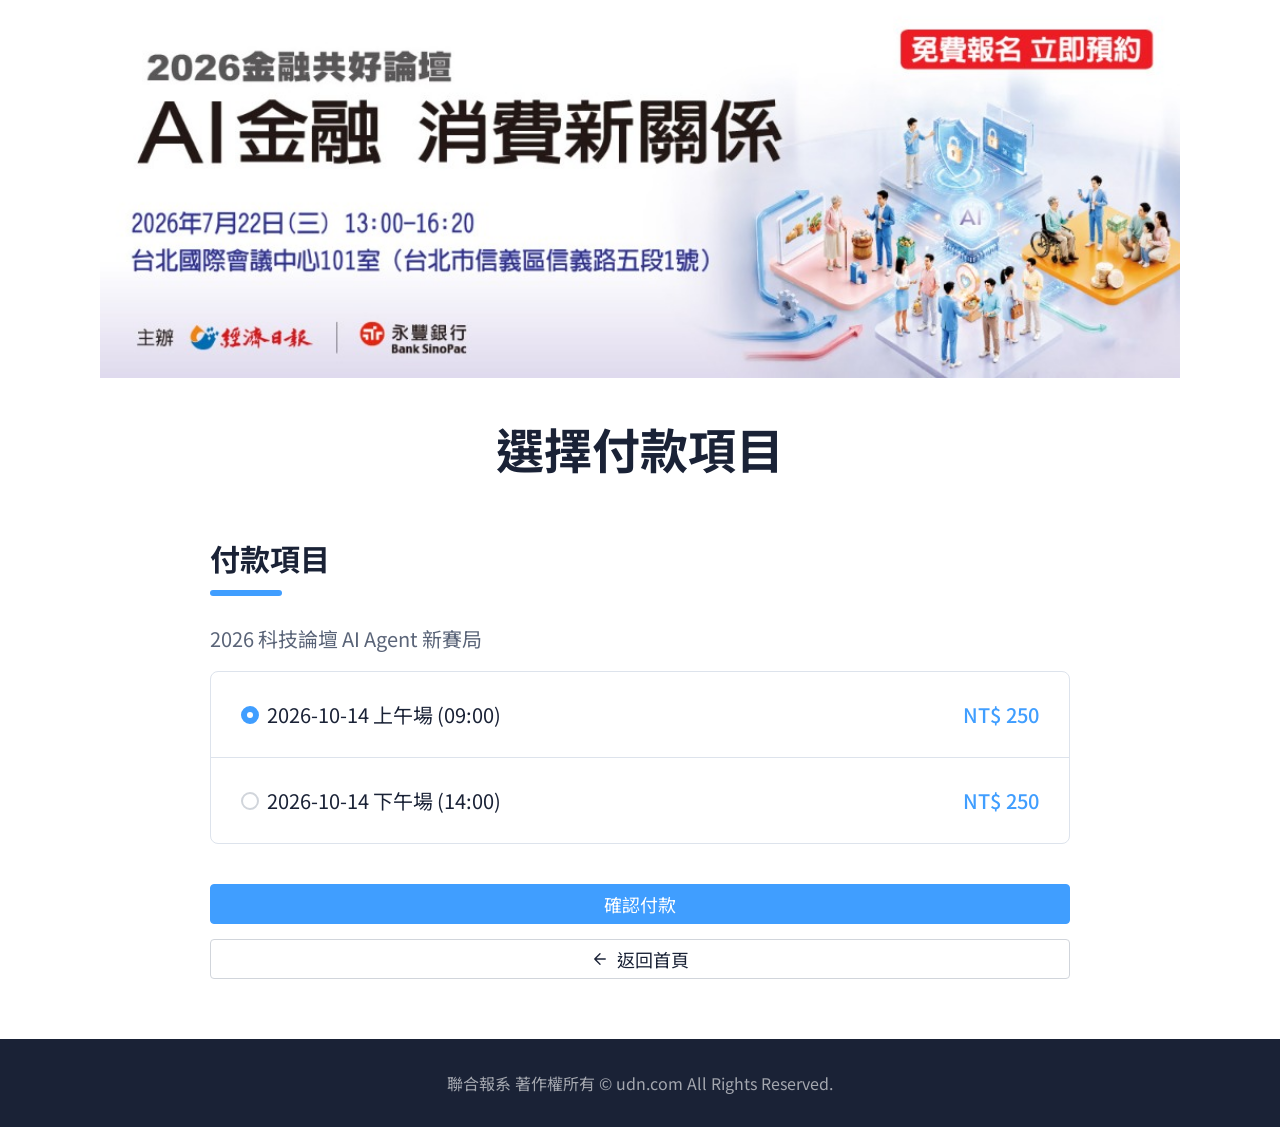
==== payment.html @ 41c9d6db "Add files via upload" ====
<!doctype html>
<html lang="zh-Hant-TW">
<head>
  <meta charset="UTF-8">
  <meta name="viewport" content="width=device-width, initial-scale=1.0">
  <title>付款 | 2026 科技論壇 AI Agent 新賽局</title>
  <meta name="description" content="選擇 2026 科技論壇 AI Agent 新賽局的參加場次與付款項目。">
  <link rel="icon" type="image/svg+xml" href="assets/favicon.svg">
  <link rel="preconnect" href="https://fonts.googleapis.com">
  <link rel="preconnect" href="https://fonts.gstatic.com" crossorigin>
  <link href="https://fonts.googleapis.com/css2?family=Noto+Sans+TC:wght@400;500;600;700&amp;display=swap" rel="stylesheet">
  <link rel="stylesheet" href="css/style.css">
</head>
<body>
<div class="shell">

<div class="banner"><div class="banner__inner"><img src="assets/banner.jpg" alt="2026 科技論壇 AI Agent 新賽局" width="1024" height="358"></div></div>
<main class="container container--narrow shell__content">
<header class="hero"><h1>選擇付款項目</h1></header>
<form method="get" action="success.html">
<section class="block"><h2 id="payment-heading">付款項目</h2>
  <p class="payment-event">2026 科技論壇 AI Agent 新賽局</p>
  <div class="card"><div role="radiogroup" aria-labelledby="payment-heading"><label class="option"><span class="option__choice"><input type="radio" name="payment-option" value="0" checked><span>2026-10-14 上午場 (09:00)</span></span><span class="option__price">NT$ 250</span></label><label class="option"><span class="option__choice"><input type="radio" name="payment-option" value="1"><span>2026-10-14 下午場 (14:00)</span></span><span class="option__price">NT$ 250</span></label></div></div>
</section>
<div class="actions">
  <button type="submit" class="btn btn--primary btn--block">確認付款</button>
  <a class="btn btn--secondary btn--block" href="index.html"><svg class="icon" width="18" height="18" viewBox="0 0 24 24" fill="none" stroke="currentColor" stroke-width="1.8" stroke-linecap="round" stroke-linejoin="round" aria-hidden="true" focusable="false"><path d="M19 12H5M12 19l-7-7 7-7"/></svg>返回首頁</a>
</div>
</form>
</main>
</div>
<footer class="footer">聯合報系 著作權所有 © udn.com All Rights Reserved.</footer>
</div>
</body>
</html>
---- css/style.css ----
/* =========================================================
   2026 科技論壇 AI Agent 新賽局 — 純 HTML + CSS 版
   由 Vue 專案（tokens / base / controls / 各元件 scoped 樣式）合併而成
   ========================================================= */

/* ---------- 設計 token ---------- */
:root {
  --color-white: #fff;
  --color-primary: #409EFF;
  --color-primary-action: #409EFF;
  --color-primary-hover: #409EFF;
  --color-primary-soft: #ecf5ff;

  --color-text: #1a2236;
  --color-text-muted: #5a6478;
  --color-label: #6b7280;
  --color-placeholder: #6b7280;

  --color-border: #dde3ec;
  --color-border-strong: #d1d5db;

  --color-surface: #f5f7fa;
  --color-surface-header: #f8fafc;
  --color-surface-map: #e8edf5;
  --color-dark: #1a2236;
  --color-on-dark-muted: rgb(255 255 255 / 0.6);

  --color-success: #137a38;
  --color-warning: #995400;
  --color-danger: #b91c1c;

  --font-sans: 'Noto Sans TC', -apple-system, BlinkMacSystemFont, 'Segoe UI', Roboto,
    'Helvetica Neue', Arial, 'PingFang TC', 'Microsoft JhengHei', sans-serif;

  --fs-body: 20px;
  --fs-control: 18px;
  --fs-small: 16px;
  --fs-logo: 14px;
  --fs-h1: 36px;
  --fs-h2: 26px;
  --fs-h3: 22px;
  --fs-label: 18px;

  --lh-body: 1.75;
  --lh-heading: 1.35;
  --lh-tight: 1.25;
  --lh-label: 1.5;

  --space-1: 5px;
  --space-2: 10px;
  --space-3: 15px;
  --space-4: 20px;
  --space-5: 25px;
  --space-6: 30px;
  --space-8: 40px;
  --space-10: 50px;
  --space-12: 60px;

  --radius-sm: 4px;
  --radius-md: 8px;
  --radius-lg: 15px;

  --shadow-sm: 0 1px 3px 0 rgb(0 0 0 / 0.1), 0 1px 2px -1px rgb(0 0 0 / 0.1);
  --shadow-lg: 0 10px 15px -3px rgb(0 0 0 / 0.1), 0 4px 6px -4px rgb(0 0 0 / 0.1);

  --header-height: 68px;
  --container-max: 1080px;
  --container-narrow: 860px;
  --control-height: 40px;
  --label-width: 136px;
  --label-gap: 8px;
  --label-content-gap: 16px;
  --field-error-gap: 4px;
}

@media (min-width: 768px) {
  :root {
    --fs-h1: 48px;
    --fs-h2: 30px;
    --fs-h3: 24px;
  }
}

/* ---------- Reset / 全站排版 ---------- */
*,
*::before,
*::after {
  box-sizing: border-box;
}

html {
  -webkit-text-size-adjust: 100%;
  scroll-padding-top: calc(var(--header-height) + var(--space-4));
}

body {
  margin: 0;
  background: var(--color-white);
  color: var(--color-text);
  font-family: var(--font-sans);
  font-size: var(--fs-body);
  line-height: var(--lh-body);
  -webkit-font-smoothing: antialiased;
  -moz-osx-font-smoothing: grayscale;
  text-rendering: optimizeLegibility;
}

h1, h2, h3, p, ul, dl, dd, figure { margin: 0; }
ul { padding: 0; list-style: none; }

h1 {
  font-size: var(--fs-h1);
  font-weight: 700;
  line-height: var(--lh-tight);
  letter-spacing: 0;
}

h2 {
  margin-bottom: var(--space-5);
  font-size: var(--fs-h2);
  font-weight: 700;
  line-height: var(--lh-heading);
  letter-spacing: 0;
}

h2::after {
  content: '';
  display: block;
  width: 72px;
  height: 6px;
  margin-top: 12px;
  border-radius: 999px;
  background: var(--color-primary);
}

h3 {
  margin-bottom: var(--space-4);
  font-size: var(--fs-h3);
  font-weight: 700;
  line-height: 1.4;
}

a { color: inherit; text-decoration: none; }
img { display: block; max-width: 100%; }
button, input, select { color: inherit; font: inherit; }
button { cursor: pointer; }
:focus-visible { outline: 2px solid var(--color-primary-action); outline-offset: 2px; }

svg.icon { flex-shrink: 0; }

/* ---------- 版面基元 ---------- */
.container {
  width: calc(100% - 48px);
  max-width: var(--container-max);
  margin-inline: auto;
}
.container--narrow { max-width: var(--container-narrow); }

@media (min-width: 640px) {
  .container { width: calc(100% - 96px); }
}

.label {
  color: var(--color-label);
  font-size: var(--fs-label);
  font-weight: 500;
  line-height: var(--lh-label);
}
.required-mark { color: var(--color-danger); }

/* 頁面外框：[導覽列] + Banner + 內容 + Footer */
.shell {
  display: flex;
  flex-direction: column;
  min-height: 100vh;
  background: var(--color-white);
}
.shell__content {
  flex: 1;
  padding-block: var(--space-8);
  padding-bottom: 60px;
}

/* ---------- 按鈕 ---------- */
.btn {
  display: inline-flex;
  align-items: center;
  justify-content: center;
  gap: 8px;
  height: var(--control-height);
  padding: 0 var(--space-4);
  border: 1px solid transparent;
  border-radius: var(--radius-sm);
  font-size: var(--fs-control);
  font-weight: 400;
  line-height: 1;
  white-space: nowrap;
  transition: background-color 0.15s, border-color 0.15s;
}
.btn--primary {
  background: var(--color-primary-action);
  border-color: var(--color-primary-action);
  color: var(--color-white);
}
.btn--primary:hover {
  background: var(--color-primary-hover);
  border-color: var(--color-primary-hover);
}
.btn--secondary {
  background: var(--color-white);
  border-color: var(--color-border-strong);
  color: var(--color-text);
}
.btn--secondary:hover { background: var(--color-surface); }
.btn--block { display: flex; width: 100%; }
.btn--icon { width: var(--control-height); padding: 0; }

/* ---------- 表單控制項 ---------- */
.control {
  width: 100%;
  height: var(--control-height);
  padding: 4px 11px;
  border: 1px solid var(--color-border);
  border-radius: var(--radius-sm);
  background: var(--color-white);
  color: var(--color-text);
  font-size: var(--fs-control);
  line-height: var(--lh-label);
  transition: border-color 0.15s, box-shadow 0.15s;
}
.control::placeholder { color: var(--color-placeholder); }
.control:hover { border-color: var(--color-primary-action); }
.control:focus {
  outline: none;
  border-color: var(--color-primary-action);
  box-shadow: 0 0 0 2px rgb(31 111 186 / 0.18);
}
/* 使用者操作過後才顯示錯誤外觀（瀏覽器原生驗證） */
.control:user-invalid,
.control:user-invalid:hover,
.control:user-invalid:focus { border-color: var(--color-danger); }
.control:user-invalid:focus { box-shadow: 0 0 0 2px rgb(220 38 38 / 0.1); }

select.control {
  padding-right: 36px;
  appearance: none;
  background-image: url("data:image/svg+xml,%3Csvg xmlns='http://www.w3.org/2000/svg' viewBox='0 0 24 24' fill='none' stroke='%235a6478' stroke-width='2' stroke-linecap='round' stroke-linejoin='round'%3E%3Cpath d='M19 9l-7 7-7-7'/%3E%3C/svg%3E");
  background-repeat: no-repeat;
  background-position: right 12px center;
  background-size: 12px;
}

.field__label { display: block; margin-bottom: var(--label-gap); }

.check {
  display: flex;
  align-items: flex-start;
  gap: 8px;
  min-height: var(--control-height);
  font-size: var(--fs-control);
  cursor: pointer;
}
.check input,
.option__choice input {
  -webkit-appearance: none;
  appearance: none;
  display: grid;
  place-content: center;
  flex-shrink: 0;
  width: 18px;
  height: 18px;
  border: 2px solid var(--color-border-strong);
  background: var(--color-white);
  cursor: pointer;
  transition: background-color 0.15s, border-color 0.15s, box-shadow 0.15s;
}
.check input { margin: 7px 0 0; border-radius: 3px; }
.check input::before {
  content: '';
  width: 4px;
  height: 8px;
  border: solid var(--color-white);
  border-width: 0 2px 2px 0;
  transform: rotate(45deg) scale(0);
  transition: transform 0.1s;
}
.check input:checked,
.option__choice input:checked {
  border-color: var(--color-primary-action);
  background: var(--color-primary-action);
}
.check input:checked::before { transform: rotate(45deg) scale(1); }
.check input:focus-visible,
.option__choice input:focus-visible {
  outline: none;
  box-shadow: 0 0 0 3px color-mix(in srgb, var(--color-primary-action) 22%, transparent);
}

/* ---------- 卡片 / 資訊列 / 狀態標籤 ---------- */
.card {
  overflow: hidden;
  background: var(--color-white);
  border: 1px solid var(--color-border);
  border-radius: var(--radius-md);
}
.card--padded {
  padding-block: var(--space-2);
  padding-inline: var(--space-5);
}

.row {
  display: flex;
  flex-direction: column;
  gap: var(--label-gap);
  padding-block: 4px;
}
.row__label { flex-shrink: 0; }
.row__value { min-width: 0; overflow-wrap: anywhere; }
.row__value.is-highlight,
.row__value a { color: var(--color-primary-action); }
.row__value a:hover { text-decoration: underline; }

@media (min-width: 768px) {
  .row {
    flex-direction: row;
    align-items: center;
    gap: var(--label-content-gap);
  }
  .row__label { width: var(--label-width); }
}

.tag {
  --tag-color: var(--color-primary-action);
  flex-shrink: 0;
  padding: 2px var(--space-2);
  border-radius: 999px;
  background: color-mix(in srgb, var(--tag-color) 9%, transparent);
  color: var(--tag-color);
  font-size: var(--fs-control);
  font-weight: 600;
  line-height: var(--lh-label);
}
.tag--success { --tag-color: var(--color-success); }
.tag--warning { --tag-color: var(--color-warning); }
.tag--danger  { --tag-color: var(--color-danger); }

/* ---------- 彈窗 ---------- */
.modal {
  width: min(520px, calc(100% - 32px));
  max-height: calc(100% - 32px);
  padding: 0;
  overflow: visible;
  border: 0;
  border-radius: var(--radius-md);
  background: transparent;
  color: var(--color-text);
}
.modal::backdrop { background: rgb(0 0 0 / 0.45); }
.modal__dialog {
  position: relative;
  max-height: calc(100vh - 32px);
  overflow: auto;
  padding: var(--space-5) var(--space-6);
  border-radius: var(--radius-md);
  background: var(--color-white);
  color: var(--color-text);
  box-shadow:
    0 6px 16px 0 rgb(0 0 0 / 0.08),
    0 3px 6px -4px rgb(0 0 0 / 0.12),
    0 9px 28px 8px rgb(0 0 0 / 0.05);
}
.modal--ticket { width: min(400px, calc(100% - 32px)); }
.modal__header {
  display: flex;
  align-items: flex-start;
  justify-content: space-between;
  gap: var(--space-3);
  margin-bottom: var(--space-3);
}
.modal__title {
  font-size: var(--fs-h3);
  font-weight: 700;
  line-height: 1.4;
}
.modal__close {
  display: inline-flex;
  align-items: center;
  justify-content: center;
  flex-shrink: 0;
  width: 32px;
  height: 32px;
  padding: 0;
  border: 0;
  border-radius: var(--radius-sm);
  background: transparent;
  color: var(--color-text-muted);
}
.modal__close:hover { background: var(--color-surface); color: var(--color-text); }
.modal__footer {
  display: flex;
  justify-content: flex-end;
  gap: var(--space-2);
  margin-top: var(--space-6);
}

/* ---------- 導覽列 ---------- */
.navbar {
  position: sticky;
  top: 0;
  z-index: 50;
  background: var(--color-white);
  border-bottom: 1px solid var(--color-border);
  box-shadow: var(--shadow-sm);
}
.navbar__bar {
  display: flex;
  align-items: center;
  justify-content: space-between;
  height: var(--header-height);
}
.navbar__links { display: none; }
.navbar__links a,
.navbar__panel a { font-weight: 500; transition: color 0.15s; }
.navbar__links a:hover { color: var(--color-primary-action); }

/* 手機選單 */
.navbar__menu {
  display: inline-flex;
  align-items: center;
  justify-content: center;
  width: var(--control-height);
  height: var(--control-height);
  padding: 0;
  border: 0;
  border-radius: var(--radius-sm);
  background: transparent;
  cursor: pointer;
}
.navbar__menu .icon-close { display: none; }
.navbar__menu[aria-expanded="true"] .icon-menu { display: none; }
.navbar__menu[aria-expanded="true"] .icon-close { display: block; }

.navbar__actions {
  display: flex;
  align-items: center;
  justify-content: flex-end;
  gap: var(--space-2);
}
.navbar__lang { display: none; }

.navbar__panel-wrap {
  border-top: 1px solid var(--color-border);
  background: var(--color-white);
}
.navbar__panel {
  display: flex;
  flex-direction: column;
  gap: var(--space-4);
  padding-block: var(--space-4);
}
.navbar__panel-lang {
  padding-top: var(--space-2);
  border-top: 1px solid var(--color-border);
}

@media (min-width: 768px) {
  .navbar__links { display: flex; align-items: center; gap: var(--space-10); }
  .navbar__menu,
  .navbar__panel-wrap { display: none; }
  .navbar__actions { gap: var(--space-3); }
  .navbar__lang { display: block; }
}

/* 語系選單（<details>） */
.lang { position: relative; }
.lang summary { list-style: none; }
.lang summary::-webkit-details-marker { display: none; }
.lang__trigger {
  display: inline-flex;
  align-items: center;
  gap: 6px;
  height: var(--control-height);
  padding: 0 12px;
  border: 1px solid var(--color-border);
  border-radius: var(--radius-sm);
  background: var(--color-white);
  color: var(--color-text-muted);
  cursor: pointer;
  transition: background-color 0.15s, color 0.15s;
}
.lang__trigger:hover { background: var(--color-surface); color: var(--color-primary-action); }
.lang__current { font-size: var(--fs-control); font-weight: 500; }
.lang__chevron { transition: transform 0.15s; }
.lang[open] .lang__chevron { transform: rotate(180deg); }
.lang__menu {
  position: absolute;
  top: 100%;
  right: 0;
  z-index: 50;
  min-width: 90px;
  margin-top: var(--space-1);
  overflow: hidden;
  background: var(--color-white);
  border: 1px solid var(--color-border);
  border-radius: var(--radius-sm);
  box-shadow: var(--shadow-lg);
}
.navbar__panel .lang__menu { right: auto; left: 0; }
.lang__option {
  display: block;
  width: 100%;
  padding: var(--space-2) 16px;
  font-size: var(--fs-control);
}
.lang__option:hover { background: var(--color-surface); }
.lang__option.is-active {
  background: var(--color-primary-soft);
  color: var(--color-primary-action);
  font-weight: 600;
}

/* ---------- Banner / Footer / 頁面標題 ---------- */
.banner { display: flex; justify-content: center; background: var(--color-white); }
.banner__inner { width: 100%; max-width: var(--container-max); }
.banner img {
  width: 100%;
  height: auto;
  max-height: 448px;
  aspect-ratio: 1024 / 358;
  object-fit: cover;
}

.footer {
  padding-block: var(--space-6);
  background: var(--color-dark);
  color: var(--color-on-dark-muted);
  font-size: var(--fs-small);
  text-align: center;
}

.hero {
  display: flex;
  flex-direction: column;
  align-items: center;
  margin-bottom: var(--space-10);
  text-align: center;
}
.hero h1 { margin-bottom: var(--space-2); }
/* ---------- 首頁 ---------- */
.home__title { padding-block: var(--space-8); text-align: center; }
.home__main {
  flex: 1;
  padding-top: var(--space-12);
  padding-bottom: 120px;
}
.home__sections { display: flex; flex-direction: column; gap: var(--space-12); }

.info-list {
  display: flex;
  flex-direction: column;
  align-items: stretch;
}
.info-list__secondary {
  margin-top: 28px;
  padding-top: 28px;
  border-top: 1px solid var(--color-border);
}
.info-list__secondary:empty,
.info-list__secondary[hidden],
.info-list__secondary:not(:has(> div:not([hidden]))) {
  display: none;
}
.info-line__icon {
  flex: 0 0 22px;
  width: 22px;
  height: 22px;
  color: var(--color-primary);
}
.fields { display: flex; flex-direction: column; gap: 22px; }
.fields > div {
  display: flex;
  flex-direction: column;
  align-items: flex-start;
}
.fields .label {
  display: inline-flex;
  align-items: center;
  gap: 8px;
  margin-bottom: var(--label-gap);
}
.fields dd {
  width: 100%;
  color: var(--color-text);
  font-size: var(--fs-body);
  overflow-wrap: anywhere;
}
.schedule { display: flex; flex-wrap: wrap; align-items: center; gap: 12px; }

.intro { display: flex; flex-direction: column; gap: var(--space-6); }

.location { display: flex; flex-direction: column; gap: var(--space-5); }
.location__fields {
  display: flex;
  flex-direction: column;
  align-items: flex-start;
  justify-content: space-between;
  gap: var(--space-4);
  font-size: var(--fs-body);
}
.location__venue {
  font-weight: 600;
}
.location__address {
  margin-top: 4px;
  color: var(--color-text-muted);
}
.location__map {
  position: relative;
  min-height: 360px;
  overflow: hidden;
  background: var(--color-surface-map);
  border: 1px solid var(--color-border);
  border-radius: var(--radius-lg);
  box-shadow: var(--shadow-sm);
}
.location__map iframe { position: absolute; inset: 0; width: 100%; height: 100%; border: 0; }
@media (min-width: 768px) {
  .fields > div {
    display: grid;
    grid-template-columns: var(--label-width) minmax(0, 1fr);
    align-items: center;
    column-gap: var(--label-content-gap);
  }
  .fields .label { margin-bottom: 0; }
  .location__fields {
    flex-direction: row;
    align-items: center;
  }
}

.groups { display: flex; flex-direction: column; gap: var(--space-8); }
.grid { display: grid; gap: var(--space-4); grid-template-columns: 1fr; }
.grid > li { min-width: 0; }
@media (min-width: 768px)  { .grid { grid-template-columns: repeat(2, 1fr); } }
@media (min-width: 1024px) { .grid { grid-template-columns: repeat(4, 1fr); } }

.org {
  display: flex;
  flex-direction: column;
  align-items: flex-start;
  gap: var(--space-3);
  height: 100%;
  padding: var(--space-5);
  background: var(--color-white);
  border: 1px solid var(--color-border);
  border-radius: var(--radius-lg);
  box-shadow: none;
}
.org:hover { box-shadow: none; }
.org__logo {
  display: inline-flex;
  flex-shrink: 0;
  align-items: center;
  justify-content: center;
  height: 50px;
  max-width: 100%;
  border-radius: var(--radius-md);
  color: var(--color-white);
  font-size: var(--fs-logo);
  font-weight: 700;
  letter-spacing: 0.025em;
}
.org__logo--square {
  width: 50px;
}
.org__logo--wide {
  width: auto;
  min-width: 96px;
  padding-inline: var(--space-4);
}
.org__logo img {
  width: auto;
  max-width: 100%;
  height: 100%;
  object-fit: contain;
}
.org__name {
  display: -webkit-box;
  overflow: hidden;
  font-size: var(--fs-control);
  font-weight: 400;
  -webkit-box-orient: vertical;
  -webkit-line-clamp: 2;
  line-clamp: 2;
}

/* 後台只提供公司名稱時，自動改為頓號分隔的文字名單。 */
.grid--names,
.grid:not(:has(.org__logo)) {
  display: flex;
  flex-wrap: wrap;
  gap: 0;
}
.grid--names > li,
.grid:not(:has(.org__logo)) > li {
  display: inline-flex;
  align-items: baseline;
}
.grid--names > li:not(:last-child)::after,
.grid:not(:has(.org__logo)) > li:not(:last-child)::after {
  content: '、';
}
.grid--names .org,
.grid:not(:has(.org__logo)) .org {
  display: inline;
  height: auto;
  padding: 0;
  border: 0;
  border-radius: 0;
  box-shadow: none;
}
.grid--names .org:hover,
.grid:not(:has(.org__logo)) .org:hover { box-shadow: none; }
.grid--names .org__name,
.grid:not(:has(.org__logo)) .org__name {
  display: inline;
  overflow: visible;
  -webkit-line-clamp: unset;
  line-clamp: unset;
}

/* ---------- 報名入口 ---------- */
.register { display: flex; flex-direction: column; align-items: center; }
.register h1 { margin-bottom: var(--space-12); text-align: center; }
.register__actions {
  display: flex;
  flex-direction: column;
  gap: var(--space-3);
  width: 100%;
  max-width: 480px;
}
.divider {
  display: flex;
  align-items: center;
  gap: var(--space-4);
  margin-block: var(--space-1);
  color: var(--color-text-muted);
  font-size: var(--fs-control);
}
.divider::before,
.divider::after { content: ''; flex: 1; height: 1px; background: var(--color-border); }

/* ---------- 報名表單 ---------- */
.form { display: flex; flex-direction: column; gap: var(--space-6); }
.privacy { margin-top: var(--space-4); }
.privacy__box {
  height: 280px;
  margin-bottom: var(--space-4);
  padding: var(--space-4);
  overflow-y: auto;
  border: 1px solid var(--color-border);
  border-radius: var(--radius-lg);
  color: var(--color-text-muted);
  font-size: var(--fs-small);
}

/* ---------- 付款 ---------- */
.block { margin-bottom: var(--space-8); }
.payment-event {
  margin-bottom: var(--space-3);
  color: var(--color-text-muted);
  font-size: var(--fs-body);
}
.option {
  display: flex;
  flex-direction: column;
  gap: var(--space-2);
  padding: var(--space-5) var(--space-6);
  cursor: pointer;
  transition: background-color 0.15s;
}
.option + .option { border-top: 1px solid var(--color-border); }
.option:hover { background: var(--color-surface); }
.option__choice { display: flex; align-items: center; gap: 8px; }
.option__choice input {
  margin: 0;
  border-radius: 50%;
}
.option__choice input::before {
  content: '';
  width: 6px;
  height: 6px;
  border-radius: 50%;
  background: var(--color-white);
  transform: scale(0);
  transition: transform 0.1s;
}
.option__choice input:checked::before { transform: scale(1); }
.option__price { color: var(--color-primary-action); font-weight: 500; }
.actions { display: flex; flex-direction: column; gap: var(--space-3); }
@media (min-width: 640px) {
  .option { flex-direction: row; align-items: center; justify-content: space-between; }
  .option__price { margin-left: var(--space-8); }
}

/* ---------- 成功頁 ---------- */
.success { display: flex; flex-direction: column; gap: var(--space-8); margin-bottom: var(--space-8); }
.success__registration-section,
.success__payment { min-width: 0; }
.success__credential {
  display: flex;
  flex-direction: column;
  align-items: center;
  gap: var(--space-4);
  padding: var(--space-5);
  background: var(--color-primary-soft);
}
.success__credential .qr { width: fit-content; }
.success__credential .qr svg { width: 140px; height: 140px; }
.success__credential-details {
  display: flex;
  flex-direction: column;
  align-items: center;
  width: min(100%, 320px);
}
.success__registration-no {
  margin-top: 4px;
  font-size: var(--fs-h3);
  font-weight: 600;
  line-height: var(--lh-heading);
}
.success__credential-hint {
  margin: var(--space-2) 0 var(--space-4);
  color: var(--color-text-muted);
  font-size: var(--fs-control);
  text-align: center;
}
.success__registration-info { padding: var(--space-2) var(--space-5); }
.success__payment[hidden] { display: none; }
@media (min-width: 768px) {
  .success__credential {
    flex-direction: row;
    align-items: center;
    justify-content: center;
    gap: var(--space-8);
    padding: var(--space-6);
  }
  .success__credential-details { align-items: flex-start; width: auto; min-width: 240px; }
  .success__credential-hint { text-align: left; }
  .success__credential-details .btn { width: auto; }
}

/* ---------- QR Code（示意）/ 電子憑證 ---------- */
.qr {
  display: flex;
  justify-content: center;
  padding: var(--space-4);
  background: var(--color-white);
  border: 1px solid var(--color-border);
  border-radius: var(--radius-lg);
  color: var(--color-text);
}
.ticket { display: flex; flex-direction: column; align-items: center; gap: var(--space-5); padding-top: var(--space-2); }
.ticket__no { font-weight: 500; letter-spacing: 0.05em; }

/* ---------- 報名查詢 ---------- */
.query { display: flex; flex-direction: column; align-items: center; }
.query__inner { width: 100%; max-width: 480px; }
.query__fields { display: flex; flex-direction: column; gap: var(--space-5); }
.query__phone-row { display: flex; flex-direction: column; gap: var(--space-2); }
.query__phone-field { flex: 1; min-width: 0; }
.query__phone-row .control { min-width: 0; }
.field-error {
  display: none;
  margin-top: var(--field-error-gap);
  color: var(--color-danger);
  font-size: var(--fs-small);
  line-height: var(--lh-label);
}
.control:user-invalid + .field-error { display: block; }
.query__send { width: 100%; }
.query__send .is-sent { display: none; }

/* 驗證碼區塊：手機號碼通過驗證並送出後顯示 */
.query__otp { flex-direction: column; gap: var(--space-5); }
.query__otp:not([hidden]) { display: flex; }
.query__send:disabled {
  background: var(--color-surface);
  border-color: var(--color-border-strong);
  color: var(--color-text-muted);
  cursor: not-allowed;
}
.query__fields.is-otp-sent .query__send .is-idle { display: none; }
.query__fields.is-otp-sent .query__send .is-sent { display: inline; }

@media (min-width: 640px) {
  .query__phone-row { flex-direction: row; align-items: flex-start; }
  .query__send { flex-shrink: 0; width: auto; }
}

/* ---------- 查詢結果 ---------- */
.summary { display: flex; align-items: center; justify-content: space-between; margin-bottom: var(--space-5); }
.summary__count { color: var(--color-primary-action); }
.summary__again {
  display: inline-flex;
  align-items: center;
  gap: 6px;
  color: var(--color-primary-action);
  font-size: var(--fs-control);
}
.results { display: flex; flex-direction: column; gap: var(--space-4); margin-bottom: var(--space-8); }
.result__head {
  display: flex;
  align-items: center;
  justify-content: space-between;
  gap: var(--space-3);
  padding: var(--space-3) var(--space-5);
  background: var(--color-surface-header);
}
.result__no {
  color: var(--color-text-muted);
  font-size: var(--fs-control);
  white-space: nowrap;
}
.result__body { display: flex; flex-direction: column; gap: 16px; padding: 16px var(--space-4); }
.result__info { flex: 1; min-width: 0; }
.result__info .row {
  display: grid;
  grid-template-columns: 96px minmax(0, 1fr);
  align-items: center;
  gap: 12px;
}
.result__info .row__label { width: auto; }
.result__action {
  display: flex;
  align-items: center;
  flex-shrink: 0;
}
.result__action .btn { width: 100%; }
@media (min-width: 640px) {
  .result__body { flex-direction: row; align-items: center; gap: var(--space-5); }
  .result__info .row { grid-template-columns: 112px minmax(0, 1fr); }
  .result__action .btn { width: auto; }
}

@media (forced-colors: active) {
  .check input,
  .option__choice input {
    -webkit-appearance: auto;
    appearance: auto;
  }
}

/* ---------- 列印：只印開啟中的電子憑證 ---------- */
@media print {
  .modal[open] { position: static; padding: 0; display: block; }
  .modal[open] .modal__close,
  .modal[open] .btn { display: none; }
  .modal[open] .modal__dialog { box-shadow: none; }
  body:has(.modal[open]) .shell > :not(.shell__content),
  body:has(.modal[open]) .shell__content > :not(.modal) { display: none; }
}
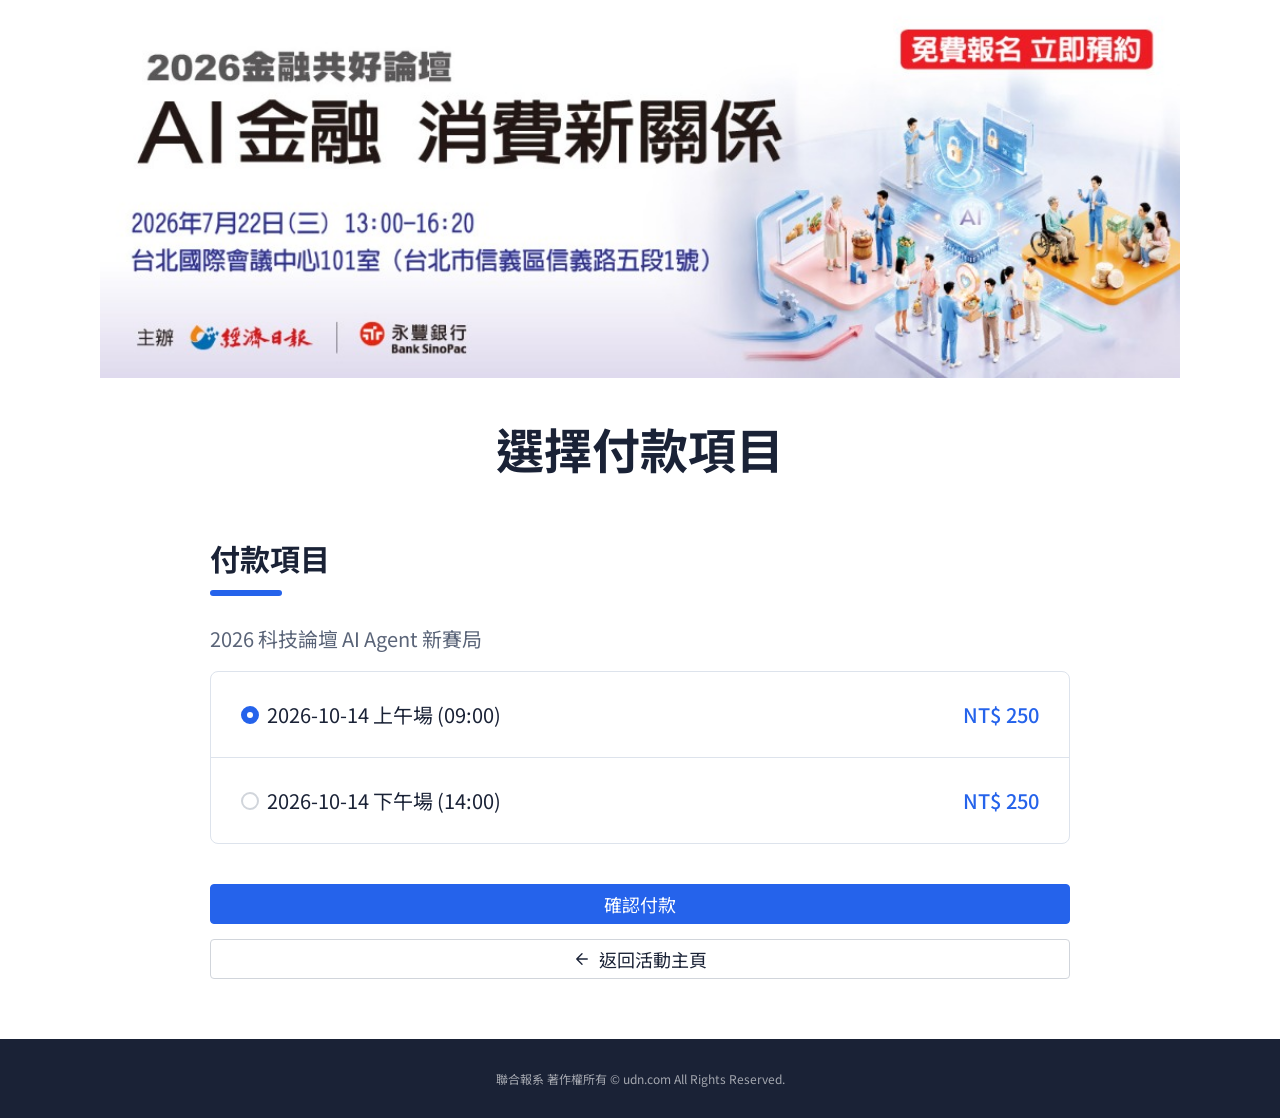
==== commit 42382ae3: "Update v4 with local redesign files" ====
--- a/payment.html
+++ b/payment.html
@@ -24,7 +24,7 @@
 </section>
 <div class="actions">
   <button type="submit" class="btn btn--primary btn--block">確認付款</button>
-  <a class="btn btn--secondary btn--block" href="index.html"><svg class="icon" width="18" height="18" viewBox="0 0 24 24" fill="none" stroke="currentColor" stroke-width="1.8" stroke-linecap="round" stroke-linejoin="round" aria-hidden="true" focusable="false"><path d="M19 12H5M12 19l-7-7 7-7"/></svg>返回首頁</a>
+  <a class="btn btn--secondary btn--block" href="index.html"><svg class="icon" width="18" height="18" viewBox="0 0 24 24" fill="none" stroke="currentColor" stroke-width="1.8" stroke-linecap="round" stroke-linejoin="round" aria-hidden="true" focusable="false"><path d="M19 12H5M12 19l-7-7 7-7"/></svg>返回活動主頁</a>
 </div>
 </form>
 </main>
--- a/css/style.css
+++ b/css/style.css
@@ -6,9 +6,9 @@
 /* ---------- 設計 token ---------- */
 :root {
   --color-white: #fff;
-  --color-primary: #409EFF;
-  --color-primary-action: #409EFF;
-  --color-primary-hover: #409EFF;
+  --color-primary: #2563eb;
+  --color-primary-action: #2563eb;
+  --color-primary-hover: #2563eb;
   --color-primary-soft: #ecf5ff;
 
   --color-text: #1a2236;
@@ -215,6 +215,17 @@
 .btn--block { display: flex; width: 100%; }
 .btn--icon { width: var(--control-height); padding: 0; }
 
+.calendar-link {
+  display: inline-flex;
+  align-items: center;
+  justify-content: center;
+  padding: 0;
+  border: 0;
+  background: transparent;
+  flex-shrink: 0;
+}
+.calendar-link .icon { display: block; width: 28px; height: 28px; }
+
 /* ---------- 表單控制項 ---------- */
 .control {
   width: 100%;
@@ -463,7 +474,7 @@
   border-top: 1px solid var(--color-border);
 }
 
-@media (min-width: 768px) {
+@media (min-width: 1024px) {
   .navbar__links { display: flex; align-items: center; gap: var(--space-10); }
   .navbar__menu,
   .navbar__panel-wrap { display: none; }
@@ -531,10 +542,11 @@
 }
 
 .footer {
-  padding-block: var(--space-6);
+  padding: var(--space-6) var(--space-4);
   background: var(--color-dark);
   color: var(--color-on-dark-muted);
-  font-size: var(--fs-small);
+  font-size: 12px;
+  line-height: 1.6;
   text-align: center;
 }
 
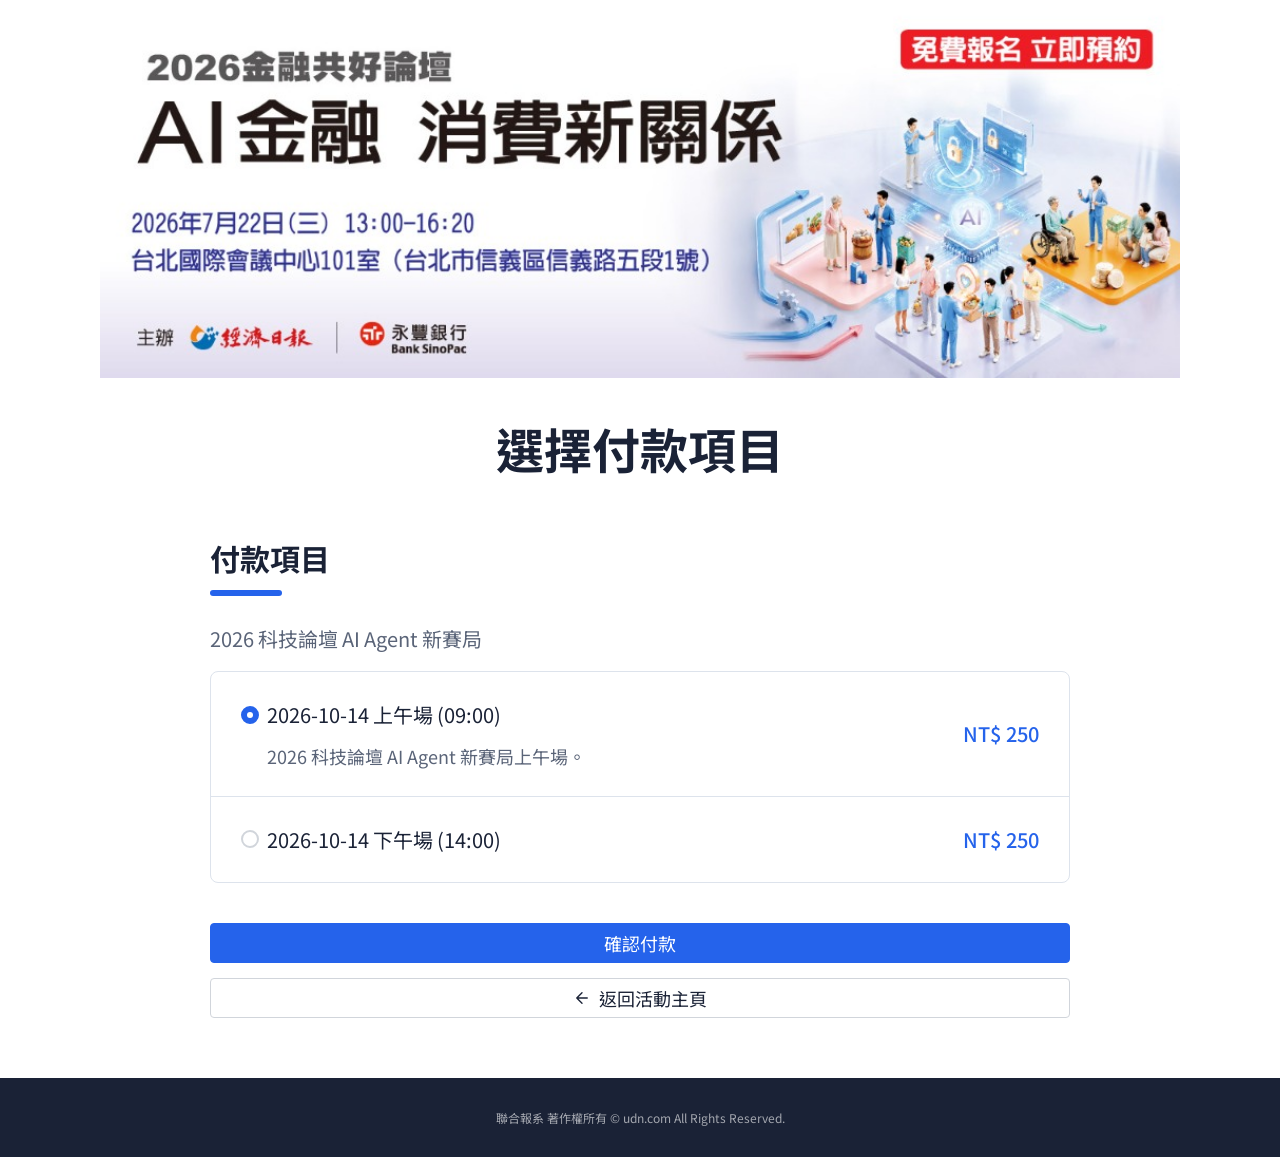
==== commit 59f9615f: "更新付款項目頁" ====
--- a/payment.html
+++ b/payment.html
@@ -20,7 +20,24 @@
 <form method="get" action="success.html">
 <section class="block"><h2 id="payment-heading">付款項目</h2>
   <p class="payment-event">2026 科技論壇 AI Agent 新賽局</p>
-  <div class="card"><div role="radiogroup" aria-labelledby="payment-heading"><label class="option"><span class="option__choice"><input type="radio" name="payment-option" value="0" checked><span>2026-10-14 上午場 (09:00)</span></span><span class="option__price">NT$ 250</span></label><label class="option"><span class="option__choice"><input type="radio" name="payment-option" value="1"><span>2026-10-14 下午場 (14:00)</span></span><span class="option__price">NT$ 250</span></label></div></div>
+  <div class="card">
+    <div role="radiogroup" aria-labelledby="payment-heading">
+      <label class="option">
+        <span class="option__content">
+          <span class="option__choice"><input type="radio" name="payment-option" value="0" aria-describedby="morning-description" checked><span>2026-10-14 上午場 (09:00)</span></span>
+          <!-- 商品說明示意；正式串接時使用新增／編輯商品所儲存的說明，空白時不輸出此元素及 aria-describedby。 -->
+          <span class="option__description" id="morning-description">2026 科技論壇 AI Agent 新賽局上午場。</span>
+        </span>
+        <span class="option__price">NT$ 250</span>
+      </label>
+      <label class="option">
+        <span class="option__content">
+          <span class="option__choice"><input type="radio" name="payment-option" value="1"><span>2026-10-14 下午場 (14:00)</span></span>
+        </span>
+        <span class="option__price">NT$ 250</span>
+      </label>
+    </div>
+  </div>
 </section>
 <div class="actions">
   <button type="submit" class="btn btn--primary btn--block">確認付款</button>
--- a/css/style.css
+++ b/css/style.css
@@ -430,11 +430,30 @@
   height: var(--header-height);
 }
 .navbar__links { display: none; }
+.navbar__links a { white-space: nowrap; flex-shrink: 0; }
 .navbar__links a,
-.navbar__panel a { font-weight: 500; transition: color 0.15s; }
+.navbar__panel a { font-weight: 400; transition: color 0.15s; }
 .navbar__links a:hover { color: var(--color-primary-action); }
 
-/* 手機選單 */
+/* 目前章節：標記不占版面空間，避免導覽切換時跳動。 */
+.navbar__links a,
+.navbar__panel > a { position: relative; width: fit-content; }
+.navbar__links a[aria-current="location"],
+.navbar__panel > a[aria-current="location"] { color: var(--color-primary-action); }
+.navbar__links a[aria-current="location"]::after,
+.navbar__panel > a[aria-current="location"]::after {
+  content: '';
+  position: absolute;
+  left: 50%;
+  bottom: -5px;
+  width: 24px;
+  height: 2px;
+  border-radius: 999px;
+  background: currentColor;
+  transform: translateX(-50%);
+}
+
+/* 收合導覽（小於 1024px，含平板與窄視窗） */
 .navbar__menu {
   display: inline-flex;
   align-items: center;
@@ -475,7 +494,7 @@
 }
 
 @media (min-width: 1024px) {
-  .navbar__links { display: flex; align-items: center; gap: var(--space-10); }
+  .navbar__links { display: flex; align-items: center; gap: 32px; }
   .navbar__menu,
   .navbar__panel-wrap { display: none; }
   .navbar__actions { gap: var(--space-3); }
@@ -793,6 +812,18 @@
 }
 .option + .option { border-top: 1px solid var(--color-border); }
 .option:hover { background: var(--color-surface); }
+.option__content { min-width: 0; }
+.option__description {
+  display: block;
+  margin-top: var(--space-2);
+  margin-left: 26px;
+  color: var(--color-text-muted);
+  font-size: var(--fs-control);
+  line-height: 1.6;
+  white-space: pre-line;
+  overflow-wrap: anywhere;
+}
+.option__description:empty { display: none; }
 .option__choice { display: flex; align-items: center; gap: 8px; }
 .option__choice input {
   margin: 0;
@@ -808,7 +839,7 @@
   transition: transform 0.1s;
 }
 .option__choice input:checked::before { transform: scale(1); }
-.option__price { color: var(--color-primary-action); font-weight: 500; }
+.option__price { color: var(--color-primary-action); font-weight: 500; flex-shrink: 0; }
 .actions { display: flex; flex-direction: column; gap: var(--space-3); }
 @media (min-width: 640px) {
   .option { flex-direction: row; align-items: center; justify-content: space-between; }
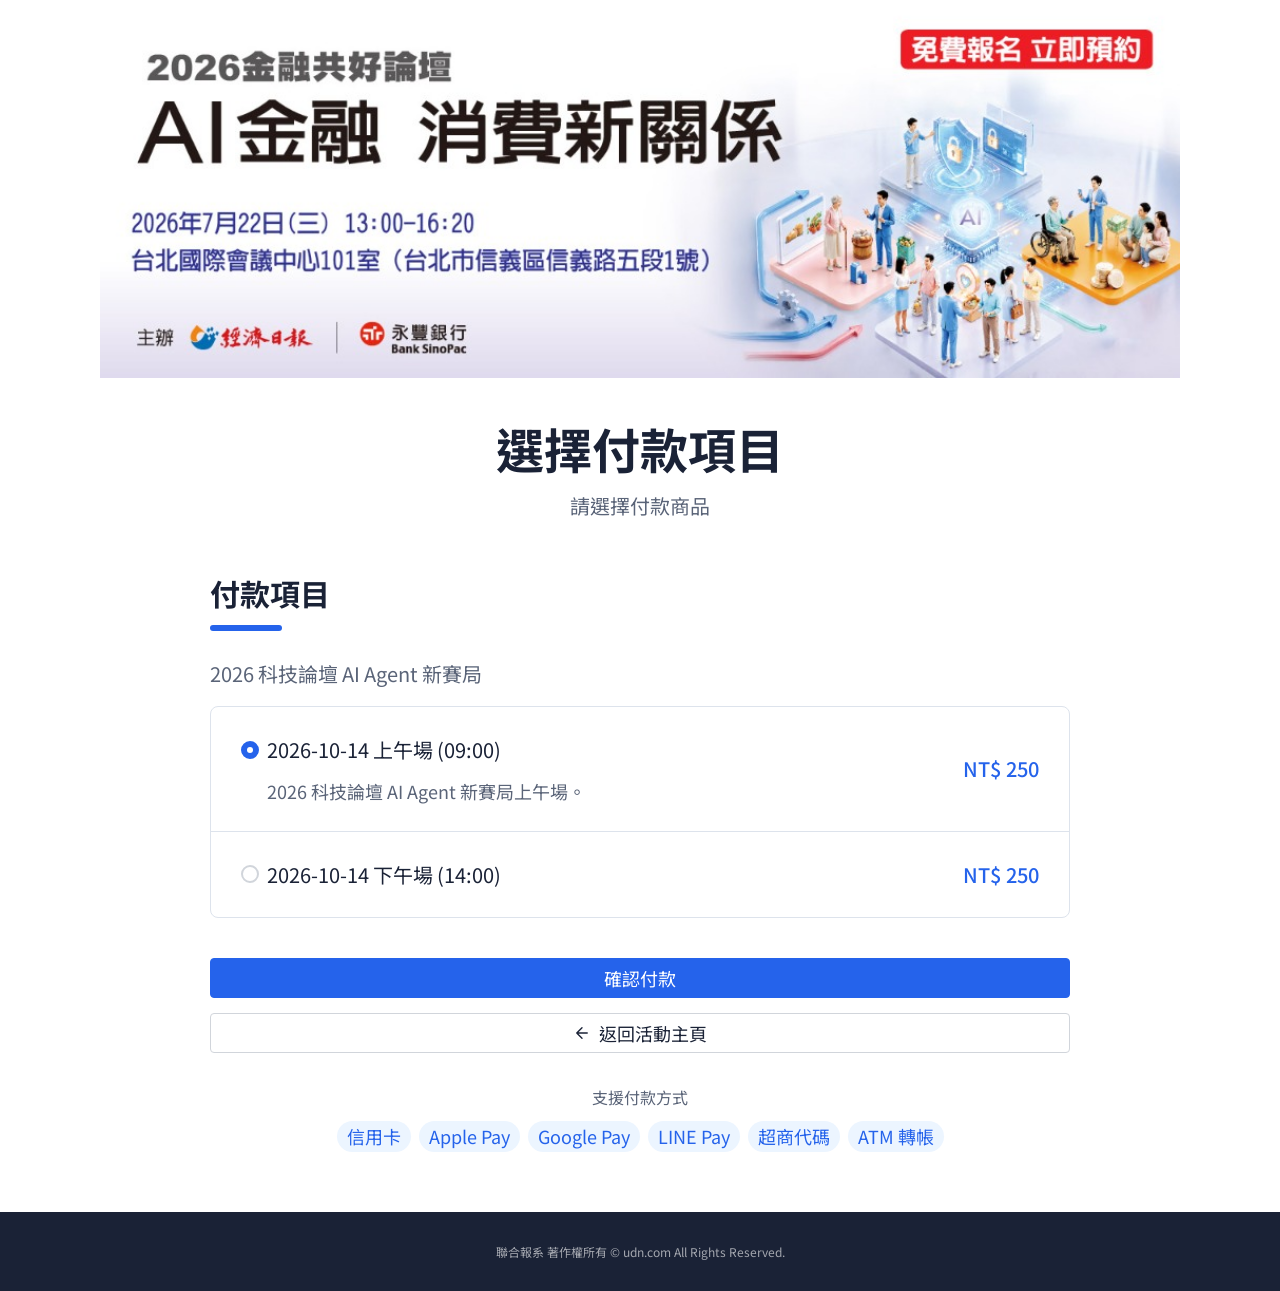
==== commit cd76891f: "更新選擇付款項目頁" ====
--- a/payment.html
+++ b/payment.html
@@ -10,13 +10,14 @@
   <link rel="preconnect" href="https://fonts.gstatic.com" crossorigin>
   <link href="https://fonts.googleapis.com/css2?family=Noto+Sans+TC:wght@400;500;600;700&amp;display=swap" rel="stylesheet">
   <link rel="stylesheet" href="css/style.css">
+  <script src="js/site.js" defer></script>
 </head>
 <body>
 <div class="shell">
 
 <div class="banner"><div class="banner__inner"><img src="assets/banner.jpg" alt="2026 科技論壇 AI Agent 新賽局" width="1024" height="358"></div></div>
 <main class="container container--narrow shell__content">
-<header class="hero"><h1>選擇付款項目</h1></header>
+<header class="hero"><h1>選擇付款項目</h1><p class="payment-greeting" data-payment-greeting>請選擇付款商品</p></header>
 <form method="get" action="success.html">
 <section class="block"><h2 id="payment-heading">付款項目</h2>
   <p class="payment-event">2026 科技論壇 AI Agent 新賽局</p>
@@ -44,6 +45,17 @@
   <a class="btn btn--secondary btn--block" href="index.html"><svg class="icon" width="18" height="18" viewBox="0 0 24 24" fill="none" stroke="currentColor" stroke-width="1.8" stroke-linecap="round" stroke-linejoin="round" aria-hidden="true" focusable="false"><path d="M19 12H5M12 19l-7-7 7-7"/></svg>返回活動主頁</a>
 </div>
 </form>
+<section class="payment-methods" aria-labelledby="payment-methods-heading">
+  <p id="payment-methods-heading">支援付款方式</p>
+  <ul class="payment-methods__list">
+    <li>信用卡</li>
+    <li>Apple Pay</li>
+    <li>Google Pay</li>
+    <li>LINE Pay</li>
+    <li>超商代碼</li>
+    <li>ATM 轉帳</li>
+  </ul>
+</section>
 </main>
 </div>
 <footer class="footer">聯合報系 著作權所有 © udn.com All Rights Reserved.</footer>
--- a/css/style.css
+++ b/css/style.css
@@ -796,6 +796,32 @@
 }
 
 /* ---------- 付款 ---------- */
+.payment-greeting {
+  max-width: 100%;
+  color: var(--color-text-muted);
+  overflow-wrap: anywhere;
+}
+.payment-methods {
+  margin-top: var(--space-6);
+  color: var(--color-text-muted);
+  font-size: var(--fs-small);
+  text-align: center;
+}
+.payment-methods__list {
+  display: flex;
+  flex-wrap: wrap;
+  justify-content: center;
+  gap: 8px;
+  margin-top: var(--space-2);
+}
+.payment-methods__list li {
+  padding: 2px var(--space-2);
+  border-radius: 999px;
+  background: var(--color-primary-soft);
+  color: var(--color-primary-action);
+  font-size: var(--fs-control);
+  line-height: var(--lh-label);
+}
 .block { margin-bottom: var(--space-8); }
 .payment-event {
   margin-bottom: var(--space-3);
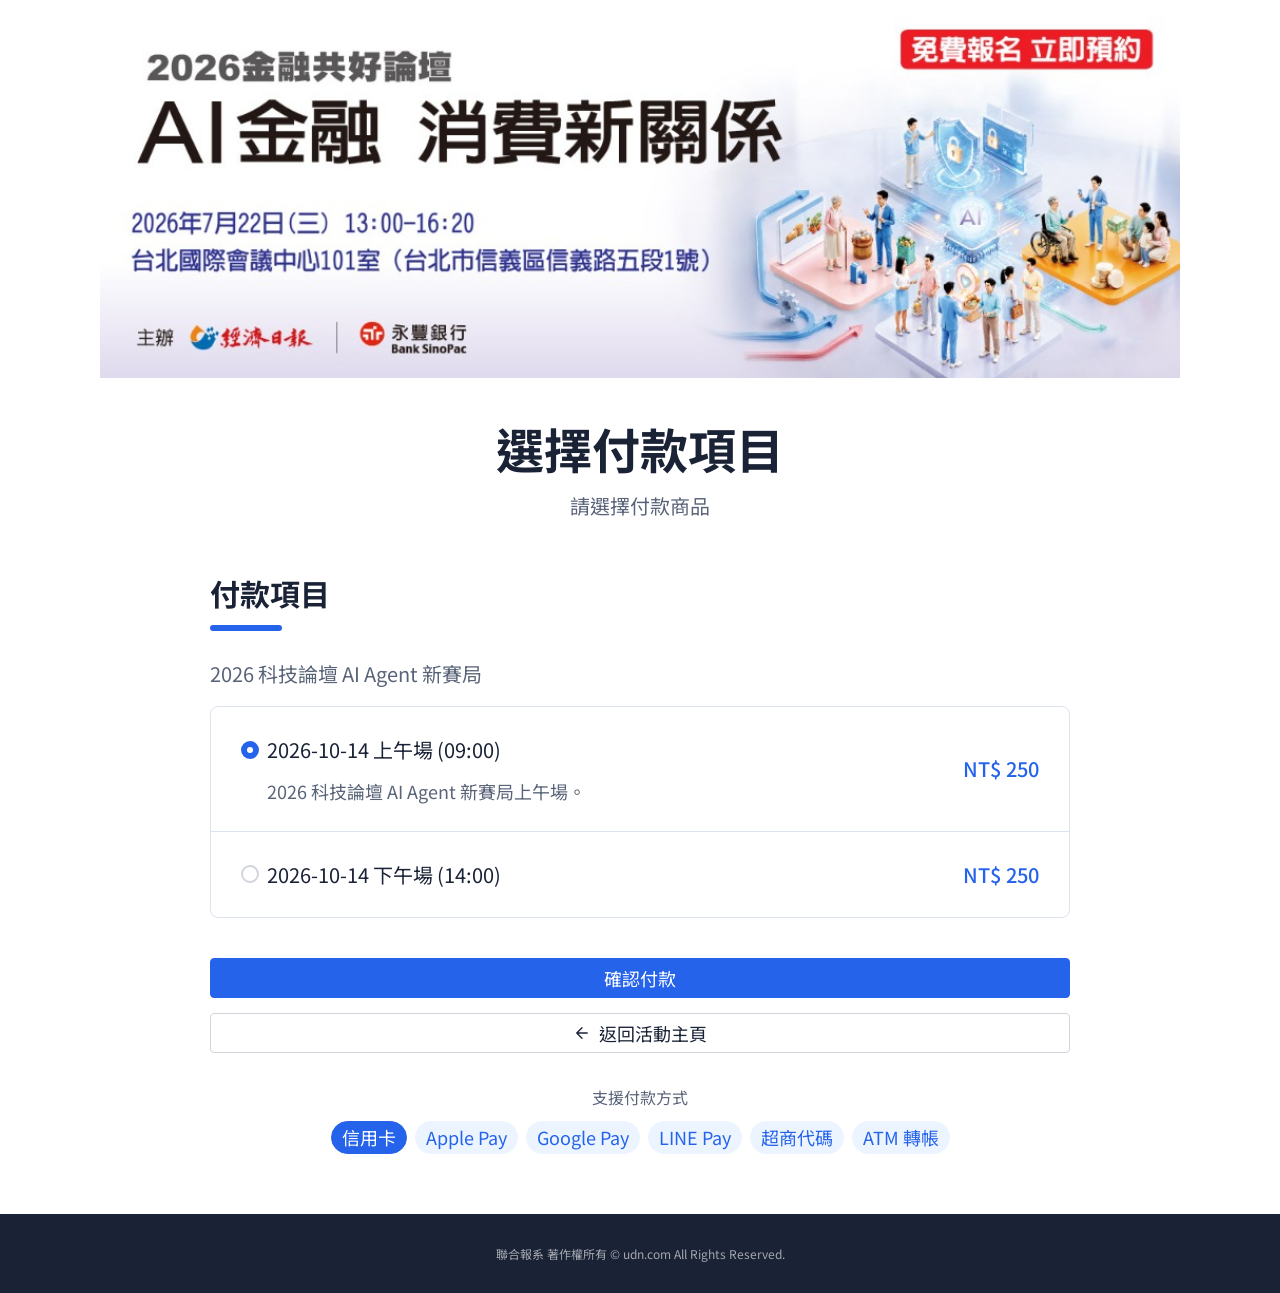
==== commit d6c10af2: "新增繳費資訊頁、更新付款項目頁" ====
--- a/payment.html
+++ b/payment.html
@@ -18,7 +18,7 @@
 <div class="banner"><div class="banner__inner"><img src="assets/banner.jpg" alt="2026 科技論壇 AI Agent 新賽局" width="1024" height="358"></div></div>
 <main class="container container--narrow shell__content">
 <header class="hero"><h1>選擇付款項目</h1><p class="payment-greeting" data-payment-greeting>請選擇付款商品</p></header>
-<form method="get" action="success.html">
+<form id="payment-form" method="get" action="success.html" data-payment-form>
 <section class="block"><h2 id="payment-heading">付款項目</h2>
   <p class="payment-event">2026 科技論壇 AI Agent 新賽局</p>
   <div class="card">
@@ -48,12 +48,12 @@
 <section class="payment-methods" aria-labelledby="payment-methods-heading">
   <p id="payment-methods-heading">支援付款方式</p>
   <ul class="payment-methods__list">
-    <li>信用卡</li>
-    <li>Apple Pay</li>
-    <li>Google Pay</li>
-    <li>LINE Pay</li>
-    <li>超商代碼</li>
-    <li>ATM 轉帳</li>
+    <li><label class="payment-method"><input type="radio" name="payment-method" value="credit-card" form="payment-form" checked><span>信用卡</span></label></li>
+    <li><label class="payment-method"><input type="radio" name="payment-method" value="apple-pay" form="payment-form"><span>Apple Pay</span></label></li>
+    <li><label class="payment-method"><input type="radio" name="payment-method" value="google-pay" form="payment-form"><span>Google Pay</span></label></li>
+    <li><label class="payment-method"><input type="radio" name="payment-method" value="line-pay" form="payment-form"><span>LINE Pay</span></label></li>
+    <li><label class="payment-method"><input type="radio" name="payment-method" value="convenience-store" form="payment-form"><span>超商代碼</span></label></li>
+    <li><label class="payment-method"><input type="radio" name="payment-method" value="atm" form="payment-form"><span>ATM 轉帳</span></label></li>
   </ul>
 </section>
 </main>
--- a/css/style.css
+++ b/css/style.css
@@ -814,14 +814,41 @@
   gap: 8px;
   margin-top: var(--space-2);
 }
-.payment-methods__list li {
+.payment-method {
+  position: relative;
+  display: inline-flex;
+  cursor: pointer;
+}
+.payment-method input {
+  position: absolute;
+  width: 1px;
+  height: 1px;
+  opacity: 0;
+}
+.payment-method span {
+  display: block;
   padding: 2px var(--space-2);
+  border: 1px solid transparent;
   border-radius: 999px;
   background: var(--color-primary-soft);
   color: var(--color-primary-action);
   font-size: var(--fs-control);
   line-height: var(--lh-label);
 }
+.payment-method:hover span { border-color: var(--color-primary-action); }
+.payment-method input:checked + span {
+  background: var(--color-primary-action);
+  color: var(--color-white);
+  border-color: var(--color-primary-action);
+}
+.payment-method input:focus-visible + span {
+  outline: 2px solid var(--color-primary-action);
+  outline-offset: 3px;
+}
+.payment-info__deadline { color: var(--color-danger); }
+.payment-info__notice { margin-block: var(--space-4) var(--space-6); color: var(--color-text-muted); }
+.payment-info__demo { margin-top: var(--space-4); color: var(--color-text-muted); font-size: var(--fs-small); }
+.payment-info [hidden] { display: none; }
 .block { margin-bottom: var(--space-8); }
 .payment-event {
   margin-bottom: var(--space-3);
